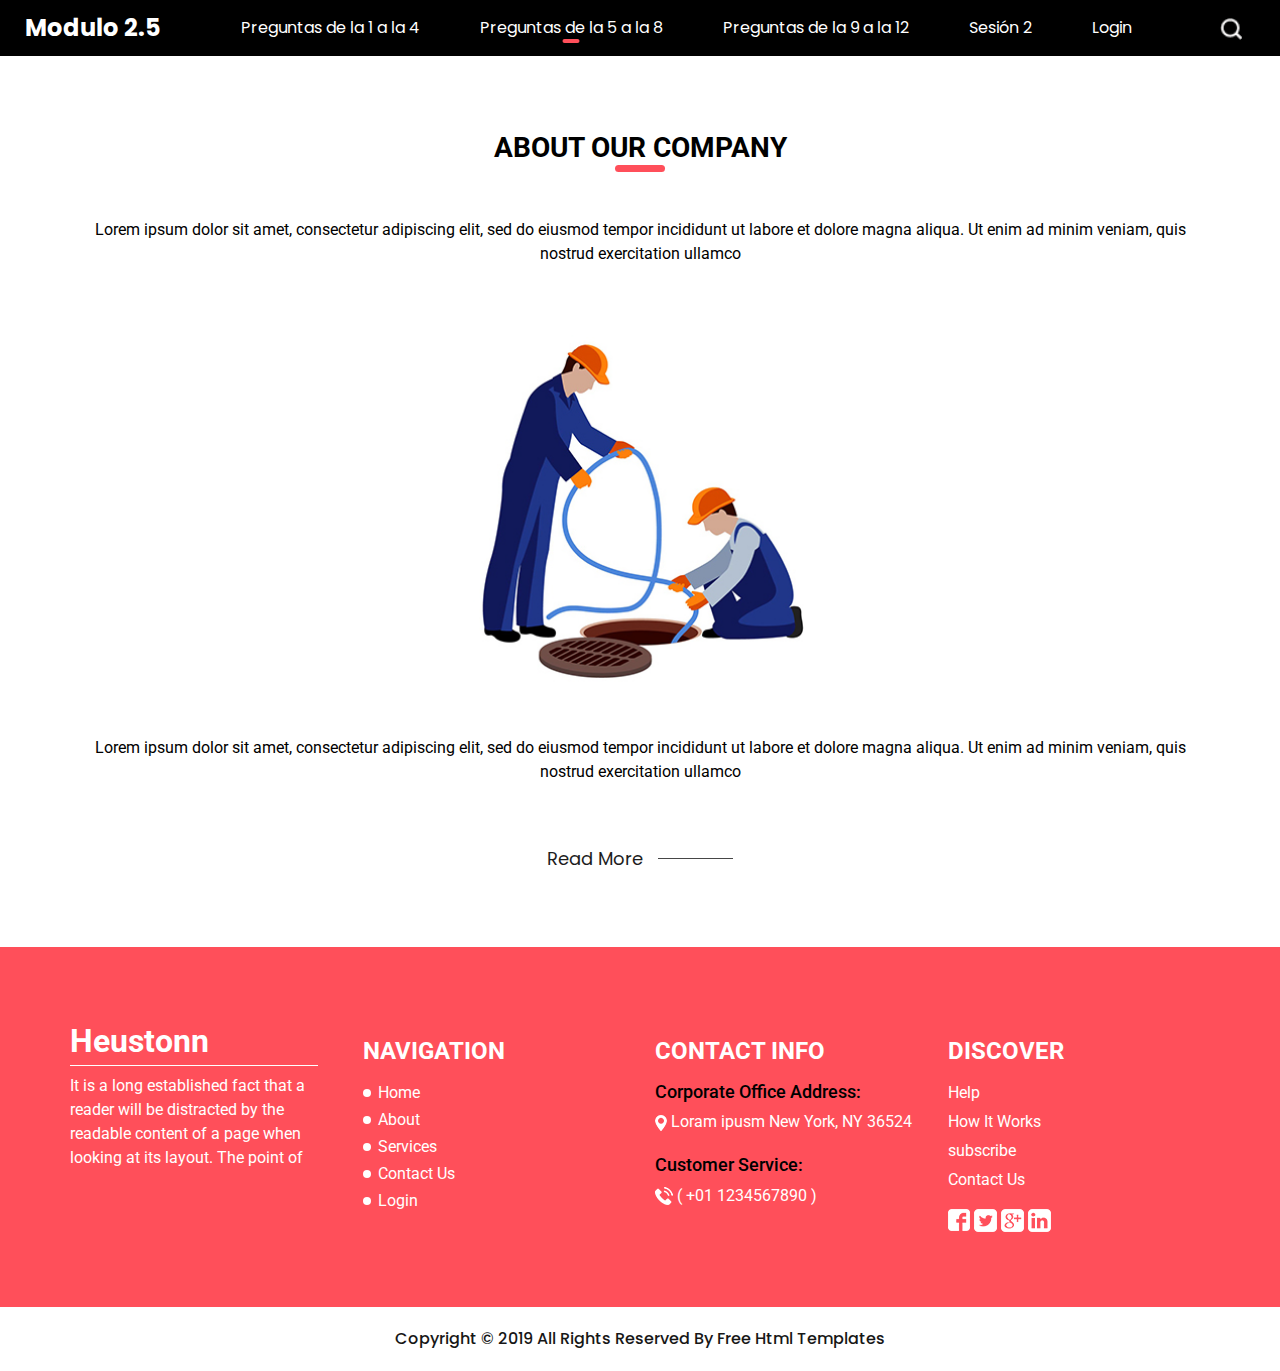
==== heustonn-html/Preguntas de la 5 a la 8.html @ 5bbbbae2 "Avance 1" ====
<!DOCTYPE html>
<html>

<head>
  <!-- Basic -->
  <meta charset="utf-8" />
  <meta http-equiv="X-UA-Compatible" content="IE=edge" />
  <!-- Mobile Metas -->
  <meta name="viewport" content="width=device-width, initial-scale=1, shrink-to-fit=no" />
  <!-- Site Metas -->
  <meta name="keywords" content="" />
  <meta name="description" content="" />
  <meta name="author" content="" />

  <title>Heustonn</title>

  <!-- slider stylesheet -->
  <link rel="stylesheet" type="text/css"
    href="https://cdnjs.cloudflare.com/ajax/libs/OwlCarousel2/2.1.3/assets/owl.carousel.min.css" />

  <!-- bootstrap core css -->
  <link rel="stylesheet" type="text/css" href="css/bootstrap.css" />

  <!-- fonts style -->
  <link href="https://fonts.googleapis.com/css?family=Poppins:400,700|Roboto:400,700&display=swap" rel="stylesheet">
  <!-- Custom styles for this template -->
  <link href="css/style.css" rel="stylesheet" />
  <!-- responsive style -->
  <link href="css/responsive.css" rel="stylesheet" />
</head>

<body>
  <div class="hero_area">
    <!-- header section strats -->
    <header class="header_section">
      <div class="container-fluid">
        <nav class="navbar navbar-expand-lg custom_nav-container ">
          <a class="navbar-brand" href="index.html">
            <span>
              Modulo 2.5
            </span>
          </a>
          <button class="navbar-toggler ml-auto" type="button" data-toggle="collapse"
            data-target="#navbarSupportedContent" aria-controls="navbarSupportedContent" aria-expanded="false"
            aria-label="Toggle navigation">
            <span class="navbar-toggler-icon"></span>
          </button>

          <div class="collapse navbar-collapse" id="navbarSupportedContent">
            <div class="d-flex mx-auto flex-column flex-lg-row align-items-center">
              <ul class="navbar-nav  ">
                <li class="nav-item ">
                  <a class="nav-link" href="index.html">Preguntas de la 1 a la 4 <span class="sr-only">(current)</span></a>
                </li>
                <li class="nav-item active">
                  <a class="nav-link" href="Preguntas de la 5 a la 8.html"> Preguntas de la 5 a la 8 </a>
                </li>
                <li class="nav-item">
                  <a class="nav-link" href="Preguntas de la 9 a la 12.html"> Preguntas de la 9 a la 12 </a>
                </li>
                <li class="nav-item">
                  <a class="nav-link" href="Sesión 2.html"> Sesión 2 </a>
                </li>
                <li class="nav-item">
                  <a class="nav-link" href="#">Login</a>
                </li>
              </ul>
            </div>
          </div>
          <form class="form-inline my-2 my-lg-0 ml-0 ml-lg-4 mb-3 mb-lg-0">
            <button class="btn  my-2 my-sm-0 nav_search-btn" type="submit"></button>
          </form>
        </nav>
      </div>
    </header>
    <!-- end header section -->
  </div>

  <!-- about section -->
  <section class="about_section layout_padding">
    <div class="container">
      <div class="custom_heading-container">
        <h3 class=" ">
          ABOUT OUR COMPANY
        </h3>
      </div>
      <p class="layout_padding2-top">
        Lorem ipsum dolor sit amet, consectetur adipiscing elit, sed do eiusmod tempor incididunt ut labore et dolore
        magna aliqua. Ut enim ad minim veniam, quis nostrud exercitation ullamco
      </p>
      <div class="img-box layout_padding2">
        <img src="images/about-img.jpg" alt="">
      </div>
      <p class="layout_padding2-bottom">
        Lorem ipsum dolor sit amet, consectetur adipiscing elit, sed do eiusmod tempor incididunt ut labore et dolore
        magna aliqua. Ut enim ad minim veniam, quis nostrud exercitation ullamco
      </p>
    </div>
    <div class="container">
      <div class="btn-box">
        <a href="">
          Read More
        </a>
        <hr>
      </div>
    </div>
  </section>
  <!-- end about section -->


  <!-- info section -->
  <section class="info_section layout_padding">
    <div class="container">
      <div class="row">
        <div class="col-md-3">
          <div class="info-logo">
            <h2>
              Heustonn
            </h2>
            <p>
              It is a long established fact that a reader will be distracted by the readable content of a page when
              looking at its layout. The point of
            </p>
          </div>
        </div>
        <div class="col-md-3">
          <div class="info-nav">
            <h4>
              Navigation
            </h4>
            <ul>
              <li>
                <a href="index.html">
                  Home
                </a>
              </li>
              <li>
                <a href="about.html">
                  About
                </a>
              </li>
              <li>
                <a href="service.html">
                  Services
                </a>
              </li>
              <li>
                <a href="contact.html">
                  Contact Us
                </a>
              </li>
              <li>
                <a href="#">
                  Login
                </a>
              </li>
            </ul>
          </div>
        </div>
        <div class="col-md-3">
          <div class="info-contact">
            <h4>
              Contact Info
            </h4>
            <div class="location">
              <h6>
                Corporate Office Address:
              </h6>
              <a href="">
                <img src="images/location.png" alt="">
                <span>
                  Loram ipusm New York, NY 36524
                </span>
              </a>
            </div>
            <div class="call">
              <h6>
                Customer Service:
              </h6>
              <a href="">
                <img src="images/telephone.png" alt="">
                <span>
                  ( +01 1234567890 )
                </span>
              </a>
            </div>
          </div>
        </div>
        <div class="col-md-3">
          <div class="discover">
            <h4>
              Discover
            </h4>
            <ul>
              <li>
                <a href="">
                  Help
                </a>
              </li>
              <li>
                <a href="">
                  How It Works

                </a>
              </li>
              <li>
                <a href="">
                  subscribe
                </a>
              </li>
              <li>
                <a href="contact.html">
                  Contact Us
                </a>
              </li>
            </ul>
            <div class="social-box">
              <a href="">
                <img src="images/facebook.png" alt="">
              </a>
              <a href="">
                <img src="images/twitter.png" alt="">
              </a>
              <a href="">
                <img src="images/google-plus.png" alt="">
              </a>
              <a href="">
                <img src="images/linkedin.png" alt="">
              </a>
            </div>
          </div>
        </div>
      </div>
    </div>
  </section>

  <!-- end info_section -->

  <!-- footer section -->
  <section class="container-fluid footer_section">
    <p>
      Copyright &copy; 2019 All Rights Reserved By
      <a href="https://html.design/">Free Html Templates</a>
    </p>
  </section>
  <!-- footer section -->

  <script type="text/javascript" src="js/jquery-3.4.1.min.js"></script>
  <script type="text/javascript" src="js/bootstrap.js"></script>
</body>

</html>
---- heustonn-html/css/style.css ----
body {
  font-family: 'Roboto', sans-serif;
  color: #000000;
  background-color: #ffffff;
}

.layout_padding {
  padding: 75px 0;
}

.layout_padding2 {
  padding: 45px 0;
}

.layout_padding2-top {
  padding-top: 45px;
}

.layout_padding2-bottom {
  padding-bottom: 45px;
}

.layout_padding-top {
  padding-top: 75px;
}

.layout_padding-bottom {
  padding-bottom: 75px;
}

.custom_heading-container {
  display: -webkit-box;
  display: -ms-flexbox;
  display: flex;
  -webkit-box-pack: center;
      -ms-flex-pack: center;
          justify-content: center;
}

.custom_heading-container h3 {
  text-transform: uppercase;
  font-weight: bold;
  color: #000000;
  position: relative;
}

.custom_heading-container h3::before {
  content: "";
  position: absolute;
  bottom: -7px;
  left: 50%;
  width: 50px;
  height: 7px;
  -webkit-transform: translateX(-50%);
          transform: translateX(-50%);
  background-color: #ff4f5a;
  border-radius: 15px;
}

.btn-box {
  display: -webkit-box;
  display: -ms-flexbox;
  display: flex;
  -webkit-box-align: center;
      -ms-flex-align: center;
          align-items: center;
  -webkit-box-pack: center;
      -ms-flex-pack: center;
          justify-content: center;
  font-family: "Poppins", sans-serif;
}

.btn-box a {
  color: #1d1d1d;
  margin-right: 15px;
  font-size: 18px;
}

.btn-box hr {
  width: 75px;
  height: 1.2px;
  border: none;
  background-color: #464646;
  margin: 0;
}

/*header section*/
.sub_page .hero_area {
  height: auto;
}

.hero_area.sub_pages {
  height: auto;
}

.header_section {
  background-color: #000000;
  font-family: "Poppins", sans-serif;
}

.header_section .container-fluid {
  padding-right: 25px;
  padding-left: 25px;
}

.header_section .nav_container {
  margin: 0 auto;
}

.custom_nav-container .navbar-nav .nav-item .nav-link {
  padding: 10px 30px;
  color: #ffffff;
  text-align: center;
  position: relative;
}

.custom_nav-container .navbar-nav .nav-item .nav-link::before {
  content: "";
  display: none;
  position: absolute;
  bottom: 7px;
  left: 50%;
  width: 17px;
  height: 4px;
  -webkit-transform: translateX(-50%);
          transform: translateX(-50%);
  background-color: #ff4f5a;
  border-radius: 5px;
}

.custom_nav-container .navbar-nav .nav-item .nav-link:hover::before {
  display: block;
}

.custom_nav-container .navbar-nav .nav-item.active a::before {
  display: block;
}

a,
a:hover,
a:focus {
  text-decoration: none;
}

a:hover,
a:focus {
  color: initial;
}

.btn,
.btn:focus {
  outline: none !important;
  -webkit-box-shadow: none;
          box-shadow: none;
}

.custom_nav-container .nav_search-btn {
  background-image: url(../images/search-icon.png);
  background-size: 22px;
  background-repeat: no-repeat;
  background-position-y: 7px;
  width: 35px;
  height: 35px;
  padding: 0;
  border: none;
}

.navbar-brand {
  display: -webkit-box;
  display: -ms-flexbox;
  display: flex;
  -webkit-box-align: center;
      -ms-flex-align: center;
          align-items: center;
}

.navbar-brand img {
  width: 45px;
  margin-right: 5px;
}

.navbar-brand span {
  font-weight: bold;
  font-size: 24px;
  color: #ffffff;
}

.custom_nav-container {
  z-index: 99999;
  padding: 5px 0;
}

.custom_nav-container .navbar-toggler {
  outline: none;
}

.custom_nav-container .navbar-toggler .navbar-toggler-icon {
  background-image: url(../images/menu.png);
  background-size: 42px;
}

/*end header section*/
/* slider section */
.slider_section .row {
  -webkit-box-align: center;
      -ms-flex-align: center;
          align-items: center;
}

.slider_section .img-box img {
  width: 100%;
}

.slider_section .detail-box h1 {
  font-weight: bold;
  font-size: 4rem;
  color: #1a2e35;
}

.slider_section .detail-box h1 span {
  color: #ff4f5a;
}

.slider_section .slider_nav-box {
  display: -webkit-box;
  display: -ms-flexbox;
  display: flex;
  -webkit-box-pack: justify;
      -ms-flex-pack: justify;
          justify-content: space-between;
  -webkit-box-align: center;
      -ms-flex-align: center;
          align-items: center;
}

.slider_section .slider_nav-box .custom_carousel-control {
  display: -webkit-box;
  display: -ms-flexbox;
  display: flex;
}

.slider_section .carousel-control-prev,
.slider_section .carousel-control-next {
  position: unset;
  width: 50px;
  height: 50px;
  opacity: 1;
  background-repeat: no-repeat;
  background-size: 20px;
  background-position: center;
}

.slider_section .carousel-control-prev {
  left: 2%;
  background-image: url(../images/left-arrow-black.png);
}

.slider_section .carousel-control-prev:hover {
  background-image: url(../images/left-arrow.png);
}

.slider_section .carousel-control-next {
  right: 2%;
  background-image: url(../images/right-arrow-black.png);
}

.slider_section .carousel-control-next:hover {
  background-image: url(../images/right-arrow.png);
}

/* end slider section */
.bg {
  background-image: url(../images/bg.jpg);
  background-size: cover;
}

.about_section {
  text-align: center;
}

.about_section .img-box img {
  width: 350px;
}

.service_section {
  text-align: center;
  position: relative;
}

.service_section .custom_heading-container {
  margin-bottom: 15px;
}

.service_section .service_container {
  padding: 45px 0 75px 0;
}

.service_section .box.b-2 .detail-box {
  width: 60%;
  text-align: right;
  overflow: hidden;
}

.service_section .box.b-2 .detail-box p {
  height: 52px;
  overflow: hidden;
}

.service_section .box.b-2 .detail-box a {
  min-width: 100px;
}

.service_section .box.b-3 .detail-box {
  width: 70%;
  margin-left: auto;
  overflow: hidden;
  text-align: left;
}

.service_section .box.b-3 .detail-box p {
  height: 52px;
  overflow: hidden;
}

.service_section .box.b-3 .detail-box a {
  min-width: 100px;
}

.service_section .img-box img {
  height: 200px;
}

.service_section .detail-box {
  height: 118px;
  margin-top: 10px;
}

.service_section .detail-box h6 {
  font-weight: bold;
}

.service_section .detail-box .btn-box a {
  color: #ff4f5a;
}

.service_section .detail-box .btn-box hr {
  background-color: #ff4f5a;
}

.service_section::before {
  content: "";
  width: 200px;
  height: 175px;
  position: absolute;
  bottom: 95px;
  left: 50%;
  -webkit-transform: translateX(-50%);
          transform: translateX(-50%);
  background-size: cover;
  background-image: url(../images/worker.png);
}

.work_section {
  background-color: #ff4f5a;
}

.work_section .custom_heading-container h3 {
  color: #ffffff;
}

.work_section .custom_heading-container h3::before {
  background-color: #ffffff;
}

.work_section .work_container {
  display: -webkit-box;
  display: -ms-flexbox;
  display: flex;
  -webkit-box-pack: center;
      -ms-flex-pack: center;
          justify-content: center;
  text-align: center;
  -ms-flex-wrap: wrap;
      flex-wrap: wrap;
  padding: 45px 0;
}

.work_section .work_container .box {
  width: 275px;
  height: 275px;
  display: -webkit-box;
  display: -ms-flexbox;
  display: flex;
  -webkit-box-orient: vertical;
  -webkit-box-direction: normal;
      -ms-flex-direction: column;
          flex-direction: column;
  -webkit-box-align: center;
      -ms-flex-align: center;
          align-items: center;
  padding: 35px 0 20px 0;
  background-color: #ffffff;
  border-radius: 5px;
  margin: 45px 10px;
  -webkit-box-shadow: 0 0 8px 0px rgba(0, 0, 0, 0.1);
          box-shadow: 0 0 8px 0px rgba(0, 0, 0, 0.1);
}

.work_section .work_container .box .img-box {
  width: 150px;
}

.work_section .work_container .box .img-box img {
  width: 100%;
}

.work_section .work_container .box .name {
  margin-top: 10px;
}

.work_section .work_container .box.b-1, .work_section .work_container .box.b-3 {
  -webkit-animation: odd-box-animate 2s infinite;
          animation: odd-box-animate 2s infinite;
}

.work_section .work_container .box.b-2, .work_section .work_container .box.b-4 {
  -webkit-animation: even-box-animate 2s infinite;
          animation: even-box-animate 2s infinite;
}

@-webkit-keyframes odd-box-animate {
  0% {
    -webkit-transform: translateY(45px);
            transform: translateY(45px);
  }
  50% {
    -webkit-transform: translateY(-45px);
            transform: translateY(-45px);
  }
  100% {
    -webkit-transform: translateY(45px);
            transform: translateY(45px);
  }
}

@keyframes odd-box-animate {
  0% {
    -webkit-transform: translateY(45px);
            transform: translateY(45px);
  }
  50% {
    -webkit-transform: translateY(-45px);
            transform: translateY(-45px);
  }
  100% {
    -webkit-transform: translateY(45px);
            transform: translateY(45px);
  }
}

@-webkit-keyframes even-box-animate {
  0% {
    -webkit-transform: translateY(-45px);
            transform: translateY(-45px);
  }
  50% {
    -webkit-transform: translateY(45px);
            transform: translateY(45px);
  }
  100% {
    -webkit-transform: translateY(-45px);
            transform: translateY(-45px);
  }
}

@keyframes even-box-animate {
  0% {
    -webkit-transform: translateY(-45px);
            transform: translateY(-45px);
  }
  50% {
    -webkit-transform: translateY(45px);
            transform: translateY(45px);
  }
  100% {
    -webkit-transform: translateY(-45px);
            transform: translateY(-45px);
  }
}

.work_section .btn-box a {
  color: #ffffff;
}

.work_section .btn-box hr {
  background-color: #ffffff;
}

.contact_section input,
.contact_section select {
  width: 100%;
  border: 0;
  padding: 15px 12px;
  background-color: #f2f2f2;
  outline: none;
  margin: 10px 0;
}

.contact_section input::-webkit-input-placeholder,
.contact_section select::-webkit-input-placeholder {
  color: #3a3a3a;
}

.contact_section input:-ms-input-placeholder,
.contact_section select:-ms-input-placeholder {
  color: #3a3a3a;
}

.contact_section input::-ms-input-placeholder,
.contact_section select::-ms-input-placeholder {
  color: #3a3a3a;
}

.contact_section input::placeholder,
.contact_section select::placeholder {
  color: #3a3a3a;
}

.contact_section button {
  background-color: #ff4f5a;
  padding: 12px 55px;
  outline: none;
  border: none;
  border: 1px solid #ff4f5a;
  color: #fff;
  margin-top: 25px;
}

.contact_section button:hover {
  color: #ff4f5a;
  background-color: transparent;
}

.client_section .client_container {
  display: -webkit-box;
  display: -ms-flexbox;
  display: flex;
  -webkit-box-orient: vertical;
  -webkit-box-direction: normal;
      -ms-flex-direction: column;
          flex-direction: column;
  -webkit-box-align: center;
      -ms-flex-align: center;
          align-items: center;
  width: 600px;
  border: 1px solid #cccccc;
  padding: 45px 35px 35px 25px;
  background-color: #ffffff;
  margin: 0 auto;
}

.client_section .client_container .detail-box p {
  text-align: center;
}

.client_section .client_container .client_id {
  display: -webkit-box;
  display: -ms-flexbox;
  display: flex;
  -webkit-box-align: center;
      -ms-flex-align: center;
          align-items: center;
  margin-top: 25px;
}

.client_section .client_container .client_id .img-box {
  width: 75px;
  margin-right: 10px;
}

.client_section .client_container .client_id .img-box img {
  width: 100%;
}

.client_section .client_container .client_id .name h5 {
  text-transform: uppercase;
}

.client_section .client_container .client_id .name h6 {
  color: #ff4f5a;
}

.info_section {
  background-color: #ff4f5a;
  color: #ffffff;
}

.info_section a {
  color: #ffffff;
}

.info_section h4 {
  text-transform: uppercase;
  margin-top: 15px;
  margin-bottom: 15px;
  font-weight: bold;
}

.info_section .info-logo h2 {
  font-weight: bold;
  font-size: 2rem;
  border-bottom: 1px solid #ffffff;
  padding-bottom: 5px;
  margin-right: 15px;
}

.info_section .info-nav ul {
  padding-left: 15px;
}

.info_section .info-nav ul li {
  list-style-type: none;
  position: relative;
  margin: 3px 0;
}

.info_section .info-nav ul li::before {
  content: "";
  width: 8px;
  height: 8px;
  background-color: #ffffff;
  position: absolute;
  top: 50%;
  left: -15px;
  -webkit-transform: translateY(-50%);
          transform: translateY(-50%);
  border-radius: 100%;
}

.info_section .info-contact h6 {
  color: #000000;
  font-size: 18px;
}

.info_section .info-contact .call {
  margin-top: 20px;
}

.info_section .discover ul {
  padding: 0;
}

.info_section .discover ul li {
  list-style-type: none;
  margin: 5px 0;
}

/* footer section*/
.footer_section {
  background-color: #ffffff;
  padding: 20px;
  font-family: "Poppins", sans-serif;
  font-weight: 500;
}

.footer_section p {
  color: #171717;
  margin: 0;
  text-align: center;
}

.footer_section a {
  color: #171717;
}

/* end footer section*/
/*# sourceMappingURL=style.css.map */
---- heustonn-html/css/responsive.css ----
@media (max-width: 1120px) {}

@media (max-width: 992px) {
    .custom_nav-container .nav_search-btn {
        display: none;
    }

    .service_section::before {
        bottom: 45px;
    }

    .service_section .service_container {
        padding: 45px 0 125px 0;
    }



    .service_section .box.b-2 .detail-box {
        width: auto;
    }

    .service_section .box.b-3 .detail-box {
        width: auto;
    }


}

@media (max-width: 768px) {
    .slider_section .detail-box {
        text-align: center;
        margin-top: 25px;
    }

    .info_section .col-md-3 {
        text-align: center;
    }

    .info_section .col-md-3:not(:nth-last-child(1)) {
        margin-bottom: 35px;
    }

    .service_section .box.b-1 .detail-box {
        text-align: left;
    }

    .service_section .box.b-4 .detail-box {
        text-align: right;
    }

    .service_section .box {
        margin: 25px 0;
    }

    .info_section .info-nav ul {
        display: flex;
        flex-direction: column;
        align-items: center;
    }

    .client_section .client_container {
        width: 100%;
    }
}

@media (max-width: 576px) {
    .slider_section .detail-box h1 {
        font-size: 3.5rem;
    }

    .about_section .img-box img {
        width: 100%;
    }

    @keyframes odd-box-animate {
        0% {
            transform: translateY(25px);
        }

        50% {
            transform: translateY(-25px);
        }

        100% {
            transform: translateY(25px);
        }
    }

    @keyframes even-box-animate {
        0% {
            transform: translateY(-25px);
        }

        50% {
            transform: translateY(25px);
        }

        100% {
            transform: translateY(-25px);
        }
    }

    .work_section .work_container .box.b-1,
    .work_section .work_container .box.b-3,
    .work_section .work_container .box.b-2,
    .work_section .work_container .box.b-4 {
        animation-duration: 1.5s;
    }
}

@media (max-width: 480px) {}

@media (max-width: 420px) {
    .slider_section .detail-box h1 {
        font-size: 3rem;
    }

    element {}

    .custom_heading-container h3 {

        text-transform: uppercase;
        font-weight: bold;
        color: #000000;
        position: relative;

    }

    .custom_heading-container h3 {
        font-size: 1.5rem;
    }
}

@media (max-width: 360px) {}

@media (min-width: 1200px) {
    .container {
        max-width: 1170px;
    }
}
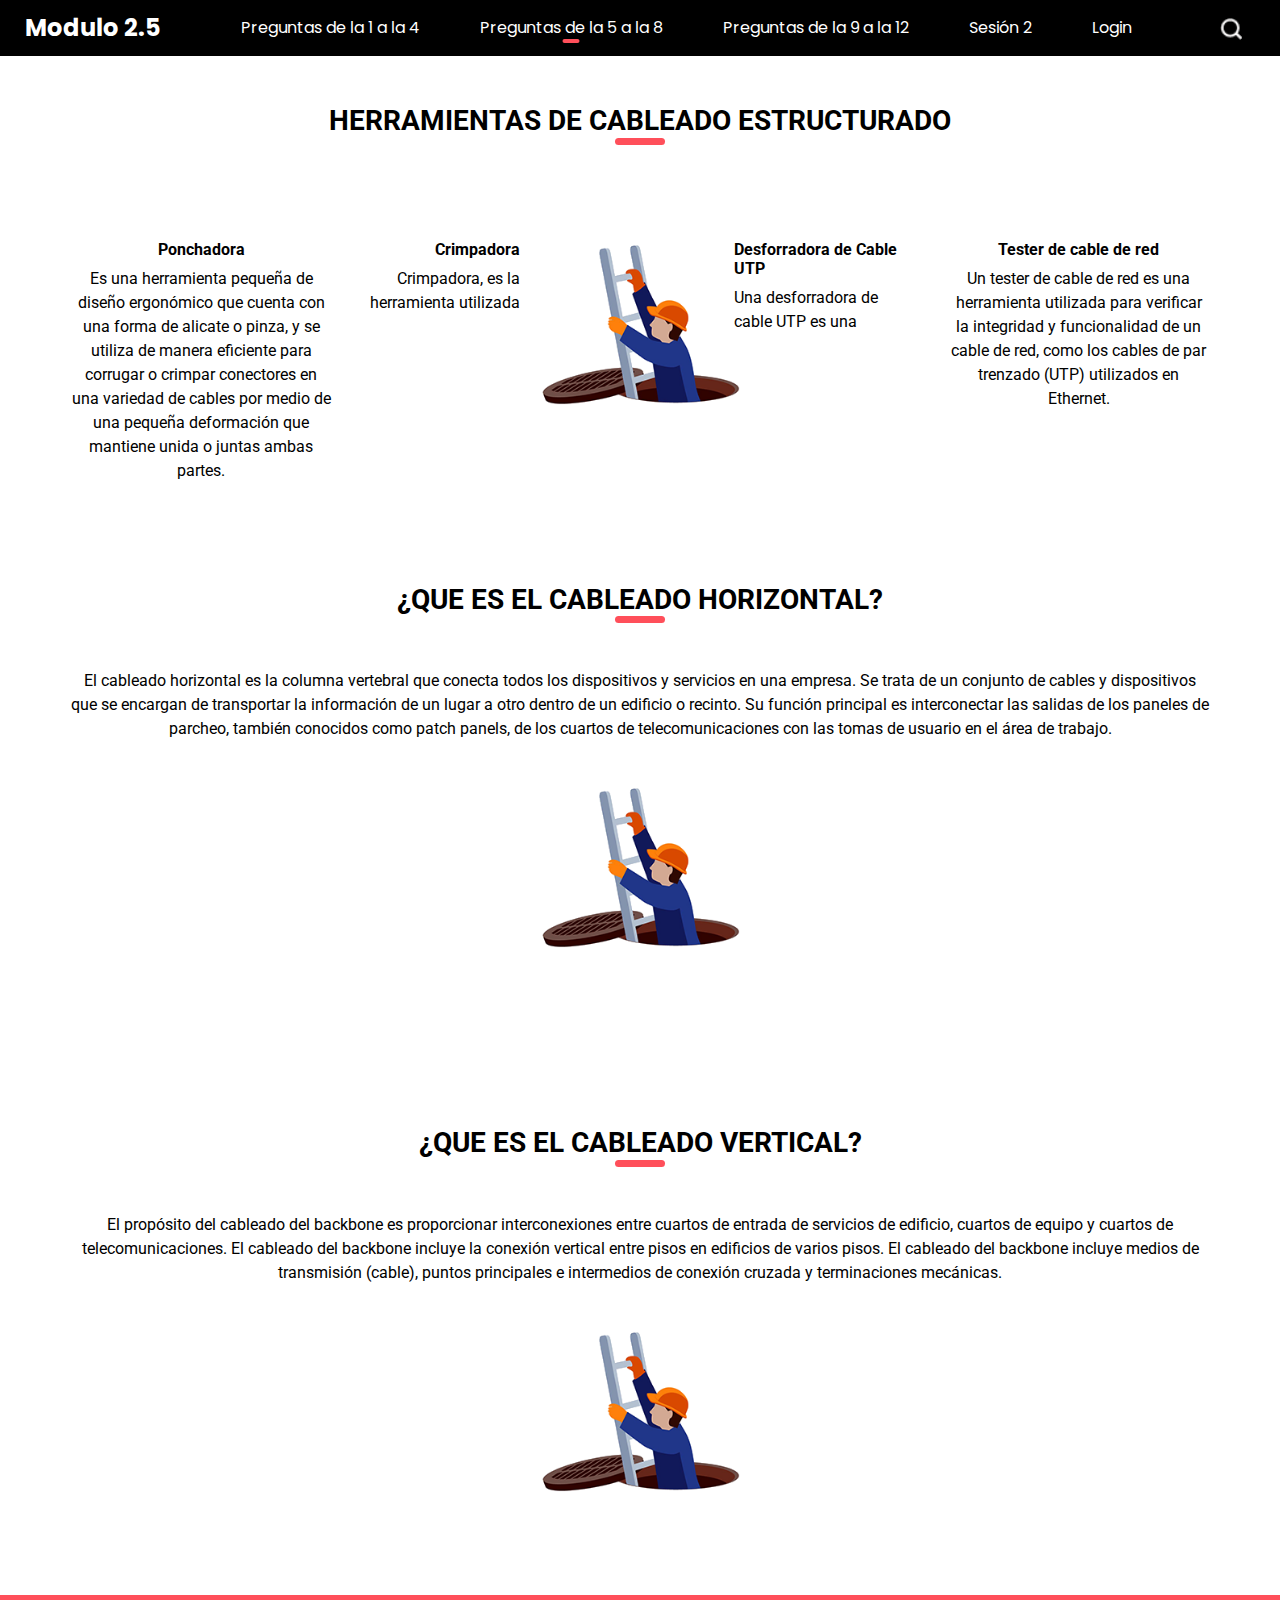
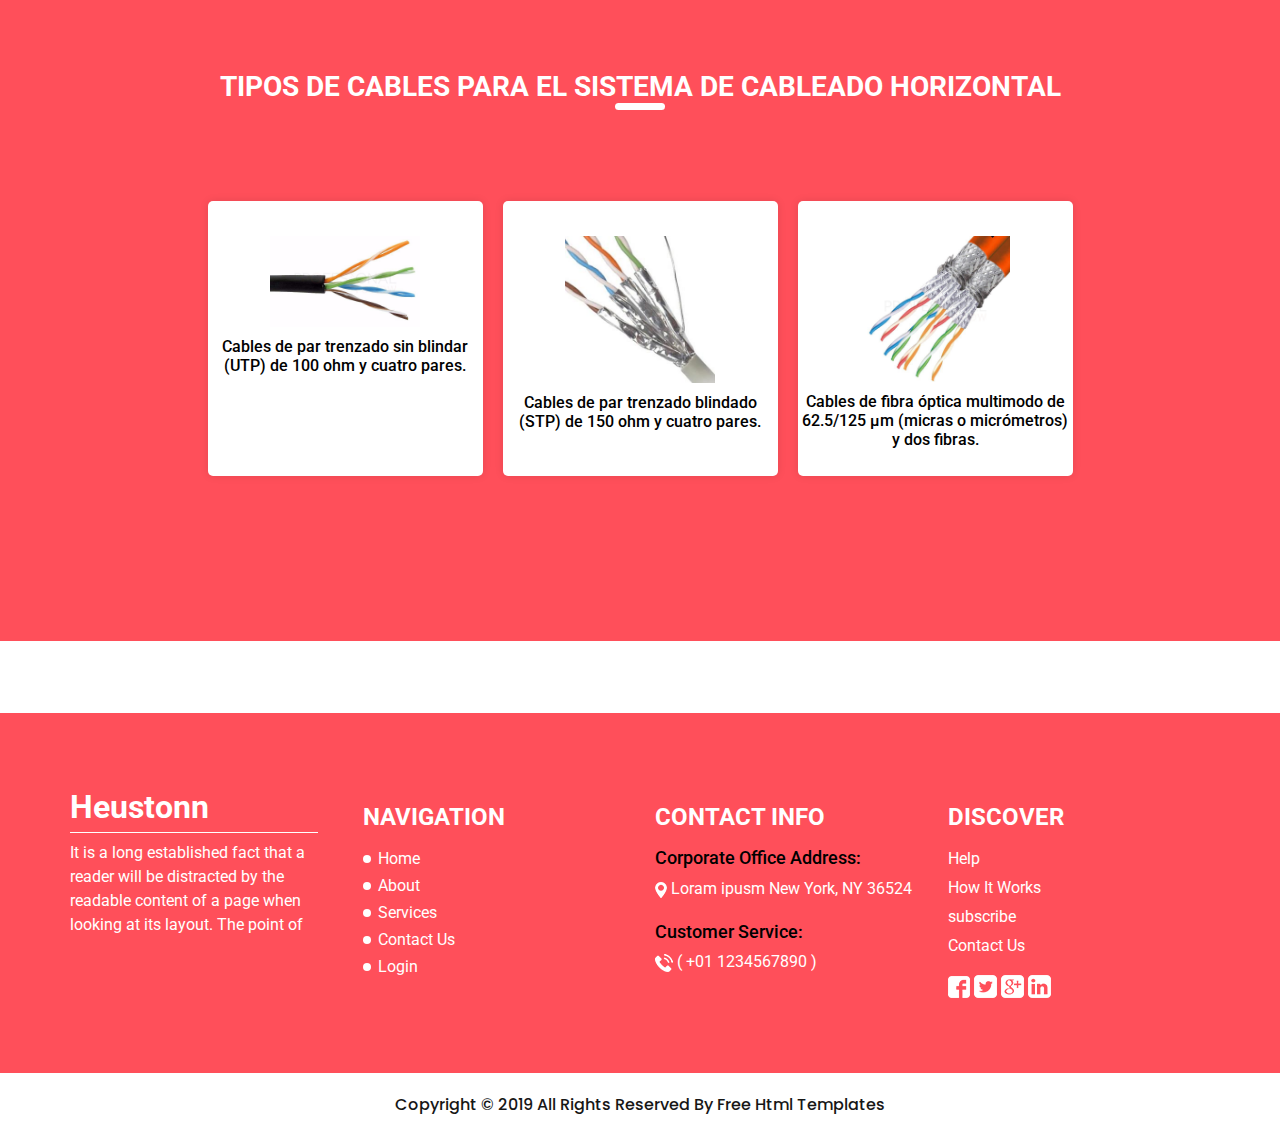
==== commit 5659a4bb: "apartado 8 terminado" ====
--- a/heustonn-html/Preguntas de la 5 a la 8.html
+++ b/heustonn-html/Preguntas de la 5 a la 8.html
@@ -77,34 +77,263 @@
   </div>
 
   <!-- about section -->
-  <section class="about_section layout_padding">
-    <div class="container">
-      <div class="custom_heading-container">
-        <h3 class=" ">
-          ABOUT OUR COMPANY
-        </h3>
-      </div>
-      <p class="layout_padding2-top">
-        Lorem ipsum dolor sit amet, consectetur adipiscing elit, sed do eiusmod tempor incididunt ut labore et dolore
-        magna aliqua. Ut enim ad minim veniam, quis nostrud exercitation ullamco
-      </p>
-      <div class="img-box layout_padding2">
-        <img src="images/about-img.jpg" alt="">
-      </div>
-      <p class="layout_padding2-bottom">
-        Lorem ipsum dolor sit amet, consectetur adipiscing elit, sed do eiusmod tempor incididunt ut labore et dolore
-        magna aliqua. Ut enim ad minim veniam, quis nostrud exercitation ullamco
-      </p>
-    </div>
-    <div class="container">
-      <div class="btn-box">
-        <a href="">
-          Read More
-        </a>
-        <hr>
-      </div>
-    </div>
-  </section>
+  
+<br>
+  <br>
+    <section class="service_section layout_padding-bottom">
+      <div class="container">
+        <div class="custom_heading-container">
+          <h3 class=" ">
+            Herramientas de cableado estructurado
+          </h3>
+        </div>
+        <div class="service_container ">
+          <div class="row">
+            <div class="col-md-3">
+              <div class="box b-1">
+                <div class="img-box">
+                  <img src="images/r-1.jpg" alt="">
+                </div>
+                <div class="detail-box">
+                  <h6>
+                    Ponchadora
+                  </h6>
+                  <p>
+                    Es una herramienta pequeña de diseño ergonómico que cuenta con una forma de alicate o pinza, y se utiliza de manera eficiente para corrugar o crimpar conectores en una variedad de cables por medio de una pequeña deformación que mantiene unida o juntas ambas partes. 
+                  </p>
+                </div>
+              </div>
+            </div>
+            <br>
+
+
+            <div class="col-md-3">
+              <div class="box b-2">
+                <div class="img-box">
+                  <img src="images/r-2.jpg" alt="">
+                </div>
+                <div class="detail-box">
+                  <h6>
+                    Crimpadora
+                  </h6>
+                  <p>
+                    Crimpadora, es la herramienta utilizada para crimpar o corrugar dos piezas metálicas y u otros materiales maleables mediante la deformación de una de ella o ambas piezas. Esta deformación las mantendrá unida de una forma muy segura. 
+                  </p>
+                </div>
+              </div>
+            </div>
+
+            <div class="col-md-3">
+              <div class="box b-3">
+                <div class="img-box">
+                  <img src="images/r-3.jpg" alt="">
+                </div>
+                <div class="detail-box">
+                  <h6>
+                    Desforradora de Cable UTP
+                  </h6>
+                  <p>
+                    Una desforradora de cable UTP es una herramienta utilizada para remover la cubierta exterior de los cables de par trenzado (UTP, por sus siglas en inglés, que significa "Unshielded Twisted Pair"). Este tipo de cable es comúnmente utilizado en redes de computadoras para la transmisión de datos.
+                  </p>
+                </div>
+              </div>
+            </div>
+
+            <div class="col-md-3">
+              <div class="box b-4">
+                <div class="img-box">
+                  <img src="images/r-4.jpg" alt="">
+                </div>
+                <div class="detail-box">
+                  <h6>
+                    Tester de cable de red
+                  </h6>
+                  <p>
+                    Un tester de cable de red es una herramienta utilizada para verificar la integridad y funcionalidad de un cable de red, como los cables de par trenzado (UTP) utilizados en Ethernet.
+                  </p>
+                </div>
+              </div>
+            </div>
+               
+          </div>
+        </div>
+      </div>
+    </section>
+
+
+
+
+    <section class="about_section layout_padding">
+      <div class="container">
+        <div class="custom_heading-container">
+          <h3 class=" ">
+            ¿Que es el cableado horizontal?
+          </h3>
+        </div>
+        <p class="layout_padding2-top">
+          El cableado horizontal es la columna vertebral que conecta todos los dispositivos y servicios en una empresa. Se trata de un conjunto de cables y dispositivos que se encargan de transportar la información de un lugar a otro dentro de un edificio o recinto. Su función principal es interconectar las salidas de los paneles de parcheo, también conocidos como patch panels, de los cuartos de telecomunicaciones con las tomas de usuario en el área de trabajo.
+        </p>
+      </div>
+    </section>
+
+
+    
+    <section class="service_section layout_padding-bottom">
+      <div class="container">
+        <div class="service_container ">
+          <div class="row">
+            <div class="col-md-3">
+              <div class="box b-1">
+                <div class="img-box">
+                  <img src="images/a-1.jpg" alt="">
+                </div>
+              </div>
+            </div>
+            <br>
+
+
+            <div class="col-md-3">
+              <div class="box b-2">
+                <div class="img-box">
+                  <img src="images/a-2.jpg" alt="">
+                </div>
+              </div>
+            </div>
+
+            <div class="col-md-3">
+              <div class="box b-3">
+                <div class="img-box">
+                  <img src="images/a-3.jpg" alt="">
+                </div>
+              </div>
+            </div>
+
+            <div class="col-md-3">
+              <div class="box b-4">
+                <div class="img-box">
+                  <img src="images/a-4.jpg" alt="">
+                </div>
+              </div>
+            </div>
+               
+          </div>
+        </div>
+      </div>
+    </section>
+
+
+
+    <section class="about_section layout_padding">
+      <div class="container">
+        <div class="custom_heading-container">
+          <h3 class=" ">
+            ¿Que es el cableado vertical?
+          </h3>
+        </div>
+        <p class="layout_padding2-top">
+          El propósito del cableado del backbone es proporcionar interconexiones entre cuartos de entrada de servicios de edificio, cuartos de equipo y cuartos de telecomunicaciones. El cableado del backbone incluye la conexión vertical entre pisos en edificios de varios pisos. El cableado del backbone incluye medios de transmisión (cable), puntos principales e intermedios de conexión cruzada y terminaciones mecánicas.
+        </p>
+      </div>
+    </section>
+
+    <section class="service_section layout_padding-bottom">
+      <div class="container">
+        <div class="service_container ">
+          <div class="row">
+            <div class="col-md-3">
+              <div class="box b-1">
+                <div class="img-box">
+                  <img src="images/a-5.jpg" alt="">
+                </div>
+              </div>
+            </div>
+            <br>
+
+
+            <div class="col-md-3">
+              <div class="box b-2">
+                <div class="img-box">
+                  <img src="images/a-6.jpg" alt="">
+                </div>
+              </div>
+            </div>
+
+            <div class="col-md-3">
+              <div class="box b-3">
+                <div class="img-box">
+                  <img src="images/a-7.jpg" alt="">
+                </div>
+              </div>
+            </div>
+
+            <div class="col-md-3">
+              <div class="box b-4">
+                <div class="img-box">
+                  <img src="images/a-8.jpg" alt="">
+                </div>
+              </div>
+            </div>
+               
+          </div>
+        </div>
+      </div>
+    </section>
+
+
+
+    <section class="work_section layout_padding">
+      <div class="container">
+        <div class="custom_heading-container">
+          <h3 class=" ">
+            tipos de cables para el sistema de cableado horizontal
+          </h3>
+        </div>
+      </div>
+      <div class="work_container ">
+        <div class="box b-1">
+          <div class="img-box">
+            <img src="images/o-1.jpg" alt="">
+          </div>
+          <div class="name">
+            <h6>
+              Cables de par trenzado sin blindar (UTP) de 100 ohm y cuatro pares.
+            </h6>
+          </div>
+        </div>
+        <div class="box b-2">
+          <div class="img-box ">
+            <img src="images/o-2.jpg" alt="">
+          </div>
+          <div class="name">
+            <h6>
+              Cables de par trenzado blindado (STP) de 150 ohm y cuatro pares.
+            </h6>
+          </div>
+        </div>
+        <div class="box b-3">
+          <div class="img-box ">
+            <img src="images/o-3.jpg" alt="">
+          </div>
+          <div class="name">
+            <h6>
+              Cables de fibra óptica multimodo de 62.5/125 µm (micras o micrómetros) y dos fibras.
+            </h6>
+          </div>
+        </div>
+        
+      </div>
+      <div class="container">
+      </div>
+    </section>
+
+    <br>
+    <br>
+    <br>
+
+
+
+
+
   <!-- end about section -->
 
 
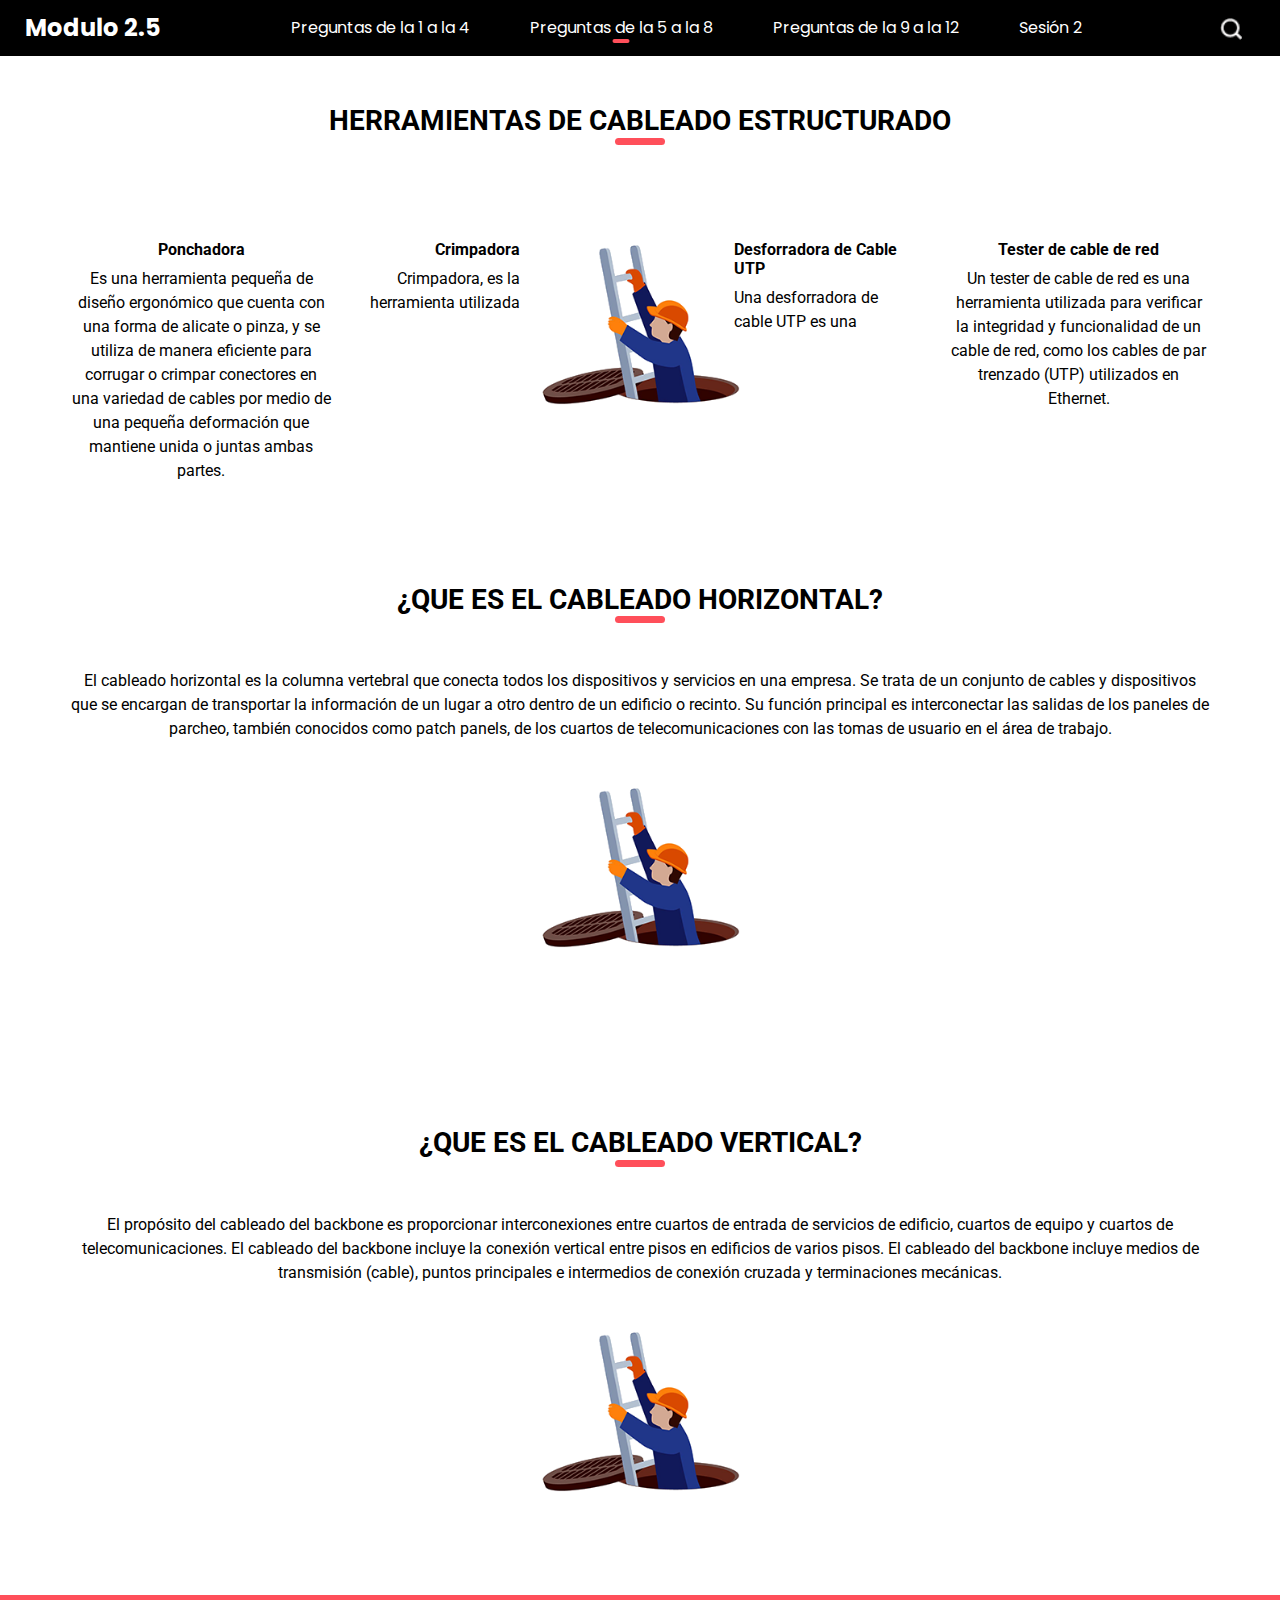
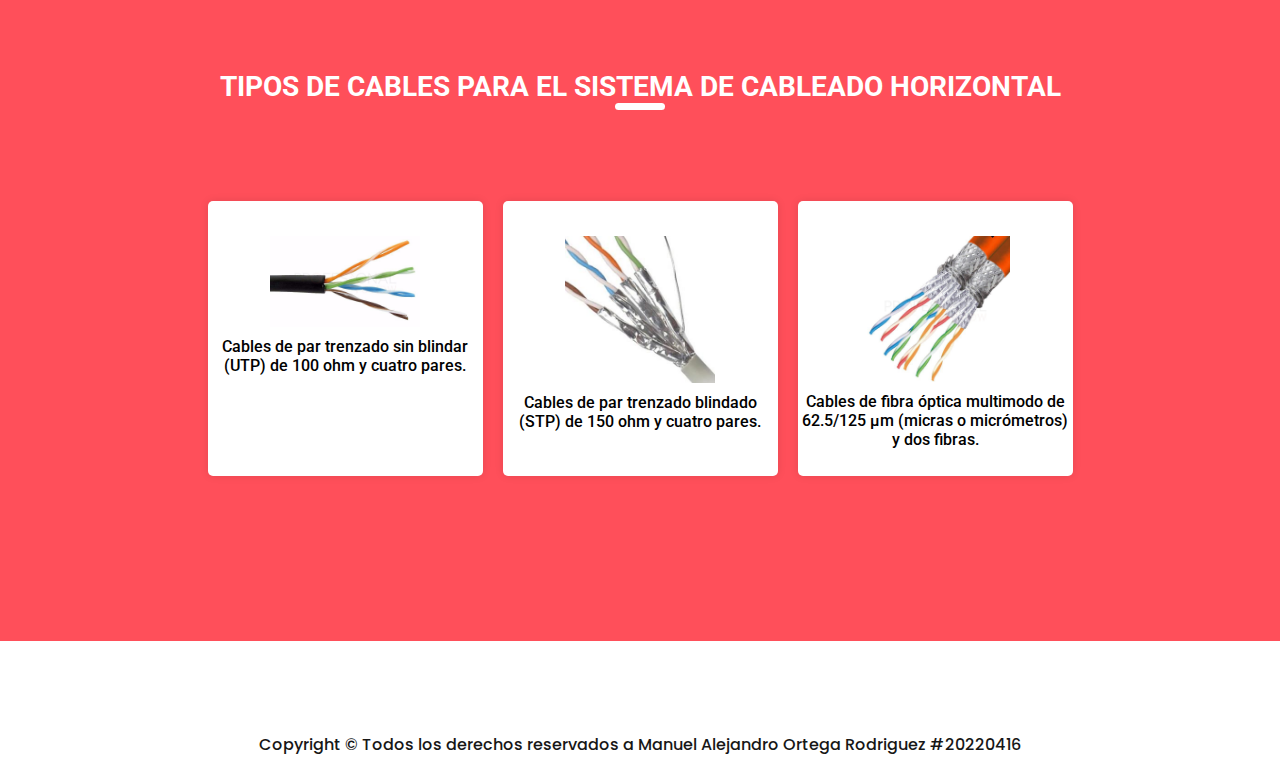
==== commit c1f82eaf: "termine" ====
--- a/heustonn-html/Preguntas de la 5 a la 8.html
+++ b/heustonn-html/Preguntas de la 5 a la 8.html
@@ -61,9 +61,6 @@
                 <li class="nav-item">
                   <a class="nav-link" href="Sesión 2.html"> Sesión 2 </a>
                 </li>
-                <li class="nav-item">
-                  <a class="nav-link" href="#">Login</a>
-                </li>
               </ul>
             </div>
           </div>
@@ -337,139 +334,14 @@
   <!-- end about section -->
 
 
-  <!-- info section -->
-  <section class="info_section layout_padding">
-    <div class="container">
-      <div class="row">
-        <div class="col-md-3">
-          <div class="info-logo">
-            <h2>
-              Heustonn
-            </h2>
-            <p>
-              It is a long established fact that a reader will be distracted by the readable content of a page when
-              looking at its layout. The point of
-            </p>
-          </div>
-        </div>
-        <div class="col-md-3">
-          <div class="info-nav">
-            <h4>
-              Navigation
-            </h4>
-            <ul>
-              <li>
-                <a href="index.html">
-                  Home
-                </a>
-              </li>
-              <li>
-                <a href="about.html">
-                  About
-                </a>
-              </li>
-              <li>
-                <a href="service.html">
-                  Services
-                </a>
-              </li>
-              <li>
-                <a href="contact.html">
-                  Contact Us
-                </a>
-              </li>
-              <li>
-                <a href="#">
-                  Login
-                </a>
-              </li>
-            </ul>
-          </div>
-        </div>
-        <div class="col-md-3">
-          <div class="info-contact">
-            <h4>
-              Contact Info
-            </h4>
-            <div class="location">
-              <h6>
-                Corporate Office Address:
-              </h6>
-              <a href="">
-                <img src="images/location.png" alt="">
-                <span>
-                  Loram ipusm New York, NY 36524
-                </span>
-              </a>
-            </div>
-            <div class="call">
-              <h6>
-                Customer Service:
-              </h6>
-              <a href="">
-                <img src="images/telephone.png" alt="">
-                <span>
-                  ( +01 1234567890 )
-                </span>
-              </a>
-            </div>
-          </div>
-        </div>
-        <div class="col-md-3">
-          <div class="discover">
-            <h4>
-              Discover
-            </h4>
-            <ul>
-              <li>
-                <a href="">
-                  Help
-                </a>
-              </li>
-              <li>
-                <a href="">
-                  How It Works
-
-                </a>
-              </li>
-              <li>
-                <a href="">
-                  subscribe
-                </a>
-              </li>
-              <li>
-                <a href="contact.html">
-                  Contact Us
-                </a>
-              </li>
-            </ul>
-            <div class="social-box">
-              <a href="">
-                <img src="images/facebook.png" alt="">
-              </a>
-              <a href="">
-                <img src="images/twitter.png" alt="">
-              </a>
-              <a href="">
-                <img src="images/google-plus.png" alt="">
-              </a>
-              <a href="">
-                <img src="images/linkedin.png" alt="">
-              </a>
-            </div>
-          </div>
-        </div>
-      </div>
-    </div>
-  </section>
+
 
   <!-- end info_section -->
 
   <!-- footer section -->
   <section class="container-fluid footer_section">
     <p>
-      Copyright &copy; 2019 All Rights Reserved By
-      <a href="https://html.design/">Free Html Templates</a>
+      Copyright &copy; Todos los derechos reservados a Manuel Alejandro Ortega Rodriguez #20220416
     </p>
   </section>
   <!-- footer section -->
